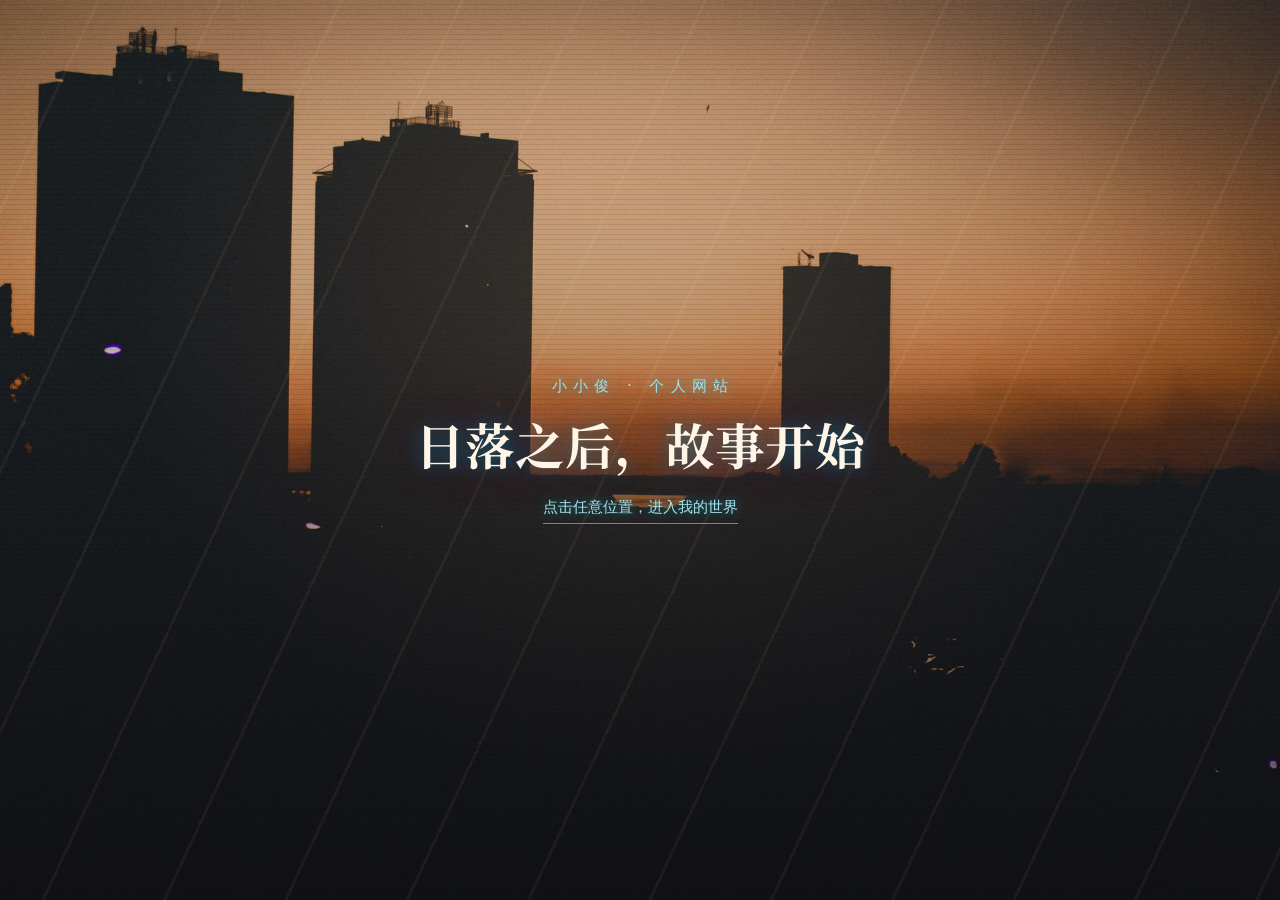
==== index.html @ 4190c097 "Test automatic deployment" ====
<!DOCTYPE html>
<html lang="zh-CN">
<head>
  <meta charset="UTF-8">
  <meta name="viewport" content="width=device-width, initial-scale=1.0">
  <title>小小俊 · 个人网站</title>
  <link rel="preconnect" href="https://fonts.googleapis.com">
  <link rel="preconnect" href="https://fonts.gstatic.com" crossorigin>
  <link href="https://fonts.googleapis.com/css2?family=Noto+Serif+SC:wght@500;600;700&display=swap" rel="stylesheet">
  <link rel="stylesheet" href="css/entry.css">
</head>
<body class="entry-page">
  <main class="entry-scene" id="entry-scene">
    <div class="entry-backdrop" aria-hidden="true"></div>
    <video class="entry-video" autoplay muted loop playsinline preload="metadata" poster="images/entry-city.jpg" aria-hidden="true">
      <source src="videos/entry-cyberpunk.mp4" type="video/mp4">
    </video>
    <div class="entry-overlay" aria-hidden="true"></div>
    <div class="entry-rays" aria-hidden="true"></div>
    <div class="entry-dust" aria-hidden="true"></div>

    <div class="entry-title-block">
      <p class="entry-kicker">小小俊 · 个人网站</p>
      <h1 class="entry-title">日落之后，故事开始</h1>
      <p class="entry-tip">点击任意位置，进入我的世界</p>
    </div>
  </main>

  <script src="js/entry.js"></script>
<!-- auto-deploy-check-20260925 -->
</body>
</html>
---- css/entry.css ----
* {
  box-sizing: border-box;
  margin: 0;
  padding: 0;
}

html,
body {
  width: 100%;
  height: 100%;
}

.entry-page {
  overflow: hidden;
  background: #0d1117;
  font-family: "PingFang SC", "Microsoft YaHei", "Noto Sans SC", system-ui, sans-serif;
}

.entry-scene {
  position: relative;
  width: 100vw;
  height: 100vh;
  overflow: hidden;
  cursor: pointer;
  background: #0d1117;
}

.entry-backdrop {
  position: absolute;
  inset: -4%;
  background-image: url("../images/entry-city.jpg");
  background-size: cover;
  background-position: center 62%;
  animation: kenburns 28s ease-in-out infinite alternate;
  pointer-events: none;
}

.entry-video {
  position: absolute;
  inset: 0;
  width: 100%;
  height: 100%;
  object-fit: cover;
  filter: saturate(1.14) contrast(1.06) brightness(0.92);
  pointer-events: none;
}

@keyframes kenburns {
  from {
    transform: scale(1) translate(0, 0);
  }
  to {
    transform: scale(1.09) translate(-1.2%, 1.6%);
  }
}

.entry-overlay {
  position: absolute;
  inset: 0;
  background:
    linear-gradient(180deg, rgba(18, 14, 20, 0.12) 0%, rgba(18, 14, 20, 0.22) 38%, rgba(12, 11, 15, 0.72) 100%),
    radial-gradient(ellipse at 50% 32%, rgba(255, 186, 120, 0.18), transparent 58%),
    repeating-linear-gradient(0deg, rgba(0, 0, 0, 0.1) 0 1px, transparent 1px 5px);
  pointer-events: none;
}

.entry-rays {
  position: absolute;
  inset: -30%;
  background: repeating-linear-gradient(
    115deg,
    rgba(255, 215, 150, 0.05) 0 3px,
    transparent 3px 110px
  );
  mix-blend-mode: screen;
  animation: raysMove 26s linear infinite;
  pointer-events: none;
}

@keyframes raysMove {
  from {
    transform: translateX(-8%) rotate(0deg);
  }
  to {
    transform: translateX(8%) rotate(1.5deg);
  }
}

.entry-dust {
  position: absolute;
  inset: 0;
  background-image:
    radial-gradient(1.5px 1.5px at 18% 32%, rgba(255, 226, 170, 0.7), transparent 55%),
    radial-gradient(1.5px 1.5px at 32% 62%, rgba(255, 226, 170, 0.5), transparent 55%),
    radial-gradient(1.5px 1.5px at 47% 24%, rgba(255, 226, 170, 0.6), transparent 55%),
    radial-gradient(1.5px 1.5px at 61% 48%, rgba(255, 226, 170, 0.45), transparent 55%),
    radial-gradient(1.5px 1.5px at 74% 28%, rgba(255, 226, 170, 0.7), transparent 55%),
    radial-gradient(1.5px 1.5px at 86% 57%, rgba(255, 226, 170, 0.5), transparent 55%);
  opacity: 0.5;
  animation: dustFloat 9s ease-in-out infinite alternate;
  pointer-events: none;
}

@keyframes dustFloat {
  from {
    transform: translateY(0);
    opacity: 0.35;
  }
  to {
    transform: translateY(-14px);
    opacity: 0.65;
  }
}

.entry-title-block {
  position: absolute;
  inset: 0;
  display: grid;
  place-content: center;
  justify-items: center;
  gap: 0.9rem;
  text-align: center;
  color: #fff3dd;
  text-shadow: 0 2px 30px rgba(25, 16, 24, 0.65);
  pointer-events: none;
}

.entry-kicker {
  font-size: 0.95rem;
  letter-spacing: 0.42em;
  color: rgba(150, 235, 255, 0.95);
  margin-left: 0.42em;
  text-shadow: 0 0 14px rgba(0, 220, 255, 0.55);
}

.entry-title {
  font-family: "Noto Serif SC", "Songti SC", "STSong", "SimSun", serif;
  font-size: 3.1rem;
  font-weight: 700;
  line-height: 1.3;
  color: #fff6e8;
  text-shadow:
    0 0 20px rgba(0, 220, 255, 0.4),
    0 0 56px rgba(255, 0, 180, 0.28),
    0 2px 30px rgba(10, 8, 16, 0.7);
}

.entry-tip {
  margin-top: 0.4rem;
  font-size: 0.95rem;
  color: rgba(180, 245, 255, 0.9);
  border-bottom: 1px solid rgba(120, 225, 255, 0.6);
  padding-bottom: 0.3rem;
  text-shadow: 0 0 12px rgba(0, 220, 255, 0.5);
  animation: tipGlow 2.6s ease-in-out infinite;
}

@keyframes tipGlow {
  0%, 100% { opacity: 0.6; }
  50% { opacity: 1; }
}

@media (max-width: 680px) {
  .entry-title {
    font-size: 2.1rem;
  }

  .entry-kicker {
    letter-spacing: 0.3em;
    margin-left: 0.3em;
  }
}

@media (prefers-reduced-motion: reduce) {
  .entry-backdrop,
  .entry-rays,
  .entry-dust,
  .entry-tip {
    animation: none;
  }
}
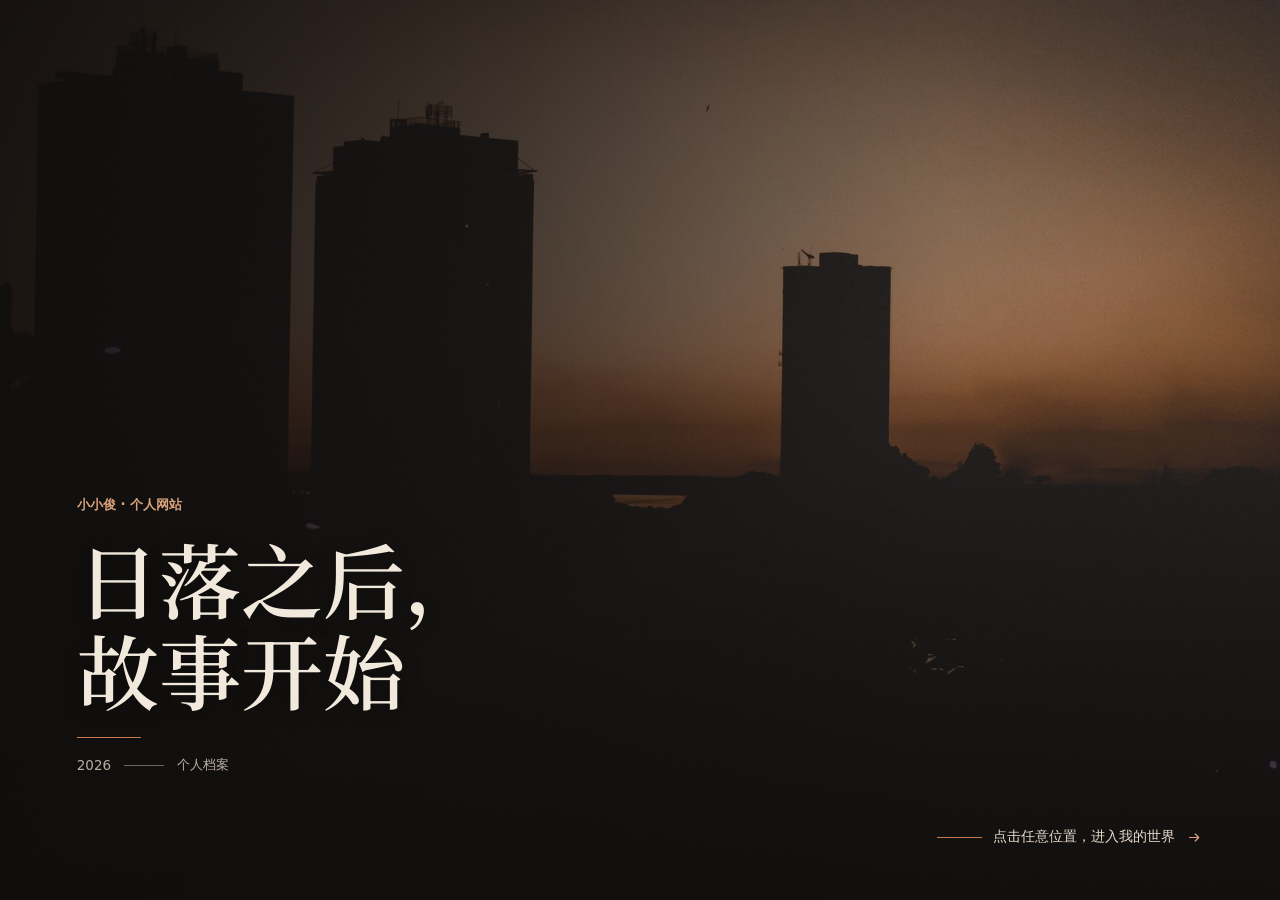
==== commit 8fee59b5: "Redesign entry cover as sunset archive" ====
--- a/index.html
+++ b/index.html
@@ -3,6 +3,8 @@
 <head>
   <meta charset="UTF-8">
   <meta name="viewport" content="width=device-width, initial-scale=1.0">
+  <meta name="theme-color" content="#17161a">
+  <meta name="color-scheme" content="dark">
   <title>小小俊 · 个人网站</title>
   <link rel="preconnect" href="https://fonts.googleapis.com">
   <link rel="preconnect" href="https://fonts.gstatic.com" crossorigin>
@@ -10,23 +12,28 @@
   <link rel="stylesheet" href="css/entry.css">
 </head>
 <body class="entry-page">
-  <main class="entry-scene" id="entry-scene">
-    <div class="entry-backdrop" aria-hidden="true"></div>
-    <video class="entry-video" autoplay muted loop playsinline preload="metadata" poster="images/entry-city.jpg" aria-hidden="true">
-      <source src="videos/entry-cyberpunk.mp4" type="video/mp4">
-    </video>
-    <div class="entry-overlay" aria-hidden="true"></div>
-    <div class="entry-rays" aria-hidden="true"></div>
-    <div class="entry-dust" aria-hidden="true"></div>
+  <a class="skip-link" href="home.html">跳过封面，进入网站</a>
+  <main class="entry-main" id="main">
+    <a class="entry-scene" id="entry-scene" href="home.html" aria-label="进入小小俊的个人网站">
+      <div class="entry-media" aria-hidden="true">
+        <img src="images/entry-dusk.jpg" alt="" width="1920" height="1280" fetchpriority="high" decoding="async">
+      </div>
+      <div class="entry-shade" aria-hidden="true"></div>
 
-    <div class="entry-title-block">
-      <p class="entry-kicker">小小俊 · 个人网站</p>
-      <h1 class="entry-title">日落之后，故事开始</h1>
-      <p class="entry-tip">点击任意位置，进入我的世界</p>
-    </div>
+      <div class="entry-content">
+        <p class="entry-kicker">小小俊 · 个人网站</p>
+        <h1 class="entry-title">日落之后，故事开始</h1>
+        <div class="entry-rule" aria-hidden="true"></div>
+        <p class="entry-meta"><span id="entry-year">2026</span><span class="entry-meta-line" aria-hidden="true"></span><span>个人档案</span></p>
+      </div>
+
+      <p class="entry-hint">
+        <span class="entry-hint-line" aria-hidden="true"></span>
+        <span>点击任意位置，进入我的世界</span>
+        <svg class="entry-hint-arrow" viewBox="0 0 24 24" aria-hidden="true"><path d="M5 12h13m-5-5 5 5-5 5"/></svg>
+      </p>
+    </a>
   </main>
-
   <script src="js/entry.js"></script>
-<!-- auto-deploy-check-20260925 -->
 </body>
 </html>
--- a/css/entry.css
+++ b/css/entry.css
@@ -10,172 +10,251 @@
   height: 100%;
 }
 
-.entry-page {
+html {
+  color-scheme: dark;
+}
+
+body.entry-page {
   overflow: hidden;
-  background: #0d1117;
-  font-family: "PingFang SC", "Microsoft YaHei", "Noto Sans SC", system-ui, sans-serif;
+  background: #17161a;
+  font-family: "PingFang SC", "Microsoft YaHei", "Noto Sans SC", system-ui, -apple-system, "Segoe UI", sans-serif;
+}
+
+.entry-main {
+  position: relative;
+  width: 100%;
+  height: 100%;
 }
 
 .entry-scene {
   position: relative;
-  width: 100vw;
-  height: 100vh;
+  display: block;
+  width: 100%;
+  height: 100%;
   overflow: hidden;
+  background: #17161a;
+  color: #f1e9dc;
+  text-decoration: none;
   cursor: pointer;
-  background: #0d1117;
-}
-
-.entry-backdrop {
-  position: absolute;
-  inset: -4%;
-  background-image: url("../images/entry-city.jpg");
-  background-size: cover;
-  background-position: center 62%;
-  animation: kenburns 28s ease-in-out infinite alternate;
-  pointer-events: none;
-}
-
-.entry-video {
+  touch-action: manipulation;
+  -webkit-tap-highlight-color: transparent;
+}
+
+.entry-media {
   position: absolute;
   inset: 0;
+  overflow: hidden;
+}
+
+.entry-media img {
+  display: block;
   width: 100%;
   height: 100%;
   object-fit: cover;
-  filter: saturate(1.14) contrast(1.06) brightness(0.92);
-  pointer-events: none;
-}
-
-@keyframes kenburns {
-  from {
-    transform: scale(1) translate(0, 0);
-  }
-  to {
-    transform: scale(1.09) translate(-1.2%, 1.6%);
-  }
-}
-
-.entry-overlay {
+  object-position: center 58%;
+  transform-origin: center;
+  animation: dusk-drift 1.8s cubic-bezier(0.22, 0.61, 0.36, 1) both;
+}
+
+.entry-shade {
   position: absolute;
   inset: 0;
   background:
-    linear-gradient(180deg, rgba(18, 14, 20, 0.12) 0%, rgba(18, 14, 20, 0.22) 38%, rgba(12, 11, 15, 0.72) 100%),
-    radial-gradient(ellipse at 50% 32%, rgba(255, 186, 120, 0.18), transparent 58%),
-    repeating-linear-gradient(0deg, rgba(0, 0, 0, 0.1) 0 1px, transparent 1px 5px);
+    linear-gradient(90deg, rgba(16, 13, 13, 0.78) 0%, rgba(16, 13, 13, 0.48) 42%, rgba(16, 13, 13, 0.12) 74%, rgba(16, 13, 13, 0.06) 100%),
+    linear-gradient(180deg, rgba(16, 13, 13, 0.16) 0%, rgba(16, 13, 13, 0.02) 38%, rgba(16, 13, 13, 0.68) 100%);
   pointer-events: none;
 }
 
-.entry-rays {
-  position: absolute;
-  inset: -30%;
-  background: repeating-linear-gradient(
-    115deg,
-    rgba(255, 215, 150, 0.05) 0 3px,
-    transparent 3px 110px
-  );
-  mix-blend-mode: screen;
-  animation: raysMove 26s linear infinite;
+.entry-content {
+  position: absolute;
+  left: clamp(1.5rem, 6vw, 6rem);
+  bottom: clamp(7rem, 14vh, 9rem);
+  max-width: min(44rem, 58vw);
+  padding-left: env(safe-area-inset-left);
+  animation: entry-reveal 1.1s ease-out both;
+}
+
+.entry-kicker {
+  margin-bottom: 1.1rem;
+  color: #d9a27a;
+  font-size: 0.84rem;
+  font-weight: 600;
+}
+
+.entry-title {
+  max-width: 15ch;
+  margin-bottom: 1.35rem;
+  color: #f1e9dc;
+  font-family: "Noto Serif SC", "Songti SC", "STSong", "SimSun", serif;
+  font-size: clamp(2.5rem, 6.4vw, 6rem);
+  font-weight: 600;
+  line-height: 1.12;
+  text-wrap: balance;
+  text-shadow: 0 2px 18px rgba(0, 0, 0, 0.42);
+}
+
+.entry-rule {
+  width: 4rem;
+  height: 1px;
+  margin-bottom: 1.15rem;
+  background: #c57a4e;
+}
+
+.entry-meta {
+  display: flex;
+  align-items: center;
+  gap: 0.8rem;
+  color: #b9aea3;
+  font-size: 0.84rem;
+  font-variant-numeric: tabular-nums;
+}
+
+.entry-meta-line {
+  display: block;
+  width: 2.5rem;
+  height: 1px;
+  background: rgba(185, 174, 163, 0.55);
+}
+
+.entry-hint {
+  position: absolute;
+  right: clamp(1.5rem, 6vw, 6rem);
+  bottom: clamp(2rem, 6vh, 4rem);
+  display: flex;
+  align-items: center;
+  gap: 0.7rem;
+  padding-right: env(safe-area-inset-right);
+  color: #e4d9ca;
+  font-size: 0.86rem;
   pointer-events: none;
-}
-
-@keyframes raysMove {
-  from {
-    transform: translateX(-8%) rotate(0deg);
-  }
-  to {
-    transform: translateX(8%) rotate(1.5deg);
-  }
-}
-
-.entry-dust {
-  position: absolute;
-  inset: 0;
-  background-image:
-    radial-gradient(1.5px 1.5px at 18% 32%, rgba(255, 226, 170, 0.7), transparent 55%),
-    radial-gradient(1.5px 1.5px at 32% 62%, rgba(255, 226, 170, 0.5), transparent 55%),
-    radial-gradient(1.5px 1.5px at 47% 24%, rgba(255, 226, 170, 0.6), transparent 55%),
-    radial-gradient(1.5px 1.5px at 61% 48%, rgba(255, 226, 170, 0.45), transparent 55%),
-    radial-gradient(1.5px 1.5px at 74% 28%, rgba(255, 226, 170, 0.7), transparent 55%),
-    radial-gradient(1.5px 1.5px at 86% 57%, rgba(255, 226, 170, 0.5), transparent 55%);
-  opacity: 0.5;
-  animation: dustFloat 9s ease-in-out infinite alternate;
-  pointer-events: none;
-}
-
-@keyframes dustFloat {
-  from {
-    transform: translateY(0);
-    opacity: 0.35;
-  }
-  to {
-    transform: translateY(-14px);
-    opacity: 0.65;
-  }
-}
-
-.entry-title-block {
-  position: absolute;
-  inset: 0;
-  display: grid;
-  place-content: center;
-  justify-items: center;
-  gap: 0.9rem;
-  text-align: center;
-  color: #fff3dd;
-  text-shadow: 0 2px 30px rgba(25, 16, 24, 0.65);
-  pointer-events: none;
-}
-
-.entry-kicker {
-  font-size: 0.95rem;
-  letter-spacing: 0.42em;
-  color: rgba(150, 235, 255, 0.95);
-  margin-left: 0.42em;
-  text-shadow: 0 0 14px rgba(0, 220, 255, 0.55);
-}
-
-.entry-title {
-  font-family: "Noto Serif SC", "Songti SC", "STSong", "SimSun", serif;
-  font-size: 3.1rem;
-  font-weight: 700;
-  line-height: 1.3;
-  color: #fff6e8;
-  text-shadow:
-    0 0 20px rgba(0, 220, 255, 0.4),
-    0 0 56px rgba(255, 0, 180, 0.28),
-    0 2px 30px rgba(10, 8, 16, 0.7);
-}
-
-.entry-tip {
-  margin-top: 0.4rem;
-  font-size: 0.95rem;
-  color: rgba(180, 245, 255, 0.9);
-  border-bottom: 1px solid rgba(120, 225, 255, 0.6);
-  padding-bottom: 0.3rem;
-  text-shadow: 0 0 12px rgba(0, 220, 255, 0.5);
-  animation: tipGlow 2.6s ease-in-out infinite;
-}
-
-@keyframes tipGlow {
-  0%, 100% { opacity: 0.6; }
-  50% { opacity: 1; }
-}
-
-@media (max-width: 680px) {
+  animation: entry-reveal 1.1s ease-out 0.45s both;
+}
+
+.entry-hint-line {
+  display: block;
+  width: 2.8rem;
+  height: 1px;
+  background: #c57a4e;
+}
+
+.entry-hint-arrow {
+  width: 17px;
+  height: 17px;
+  fill: none;
+  stroke: #d9a27a;
+  stroke-width: 1.7;
+  stroke-linecap: round;
+  stroke-linejoin: round;
+  transition: transform 180ms ease;
+}
+
+@media (hover: hover) and (pointer: fine) {
+  .entry-scene:hover .entry-hint {
+    color: #fff5e8;
+  }
+
+  .entry-scene:hover .entry-hint-arrow {
+    transform: translateX(4px);
+  }
+}
+
+.entry-scene:focus-visible .entry-hint-arrow {
+  transform: translateX(4px);
+}
+
+.entry-scene:focus-visible,
+.skip-link:focus-visible {
+  outline: 2px solid #f1e9dc;
+  outline-offset: -8px;
+}
+
+.skip-link {
+  position: absolute;
+  top: 0.75rem;
+  left: 0.75rem;
+  z-index: 10;
+  padding: 0.6rem 0.9rem;
+  border: 1px solid #c57a4e;
+  border-radius: 2px;
+  background: #17161a;
+  color: #f1e9dc;
+  font-size: 0.85rem;
+  text-decoration: none;
+  transform: translateY(-160%);
+  transition: transform 0.18s ease;
+}
+
+.skip-link:focus {
+  transform: translateY(0);
+}
+
+@keyframes dusk-drift {
+  from { transform: scale(1.045); }
+  to { transform: scale(1); }
+}
+
+@keyframes entry-reveal {
+  from { opacity: 0; transform: translateY(12px); }
+  to { opacity: 1; transform: translateY(0); }
+}
+
+@media (max-width: 720px) {
+  .entry-content {
+    left: max(1.25rem, env(safe-area-inset-left));
+    right: 1.25rem;
+    bottom: 7.5rem;
+    max-width: none;
+  }
+
   .entry-title {
-    font-size: 2.1rem;
-  }
-
-  .entry-kicker {
-    letter-spacing: 0.3em;
-    margin-left: 0.3em;
+    max-width: 12ch;
+    font-size: clamp(2.3rem, 10vw, 3.4rem);
+    line-height: 1.16;
+  }
+
+  .entry-hint {
+    left: max(1.25rem, env(safe-area-inset-left));
+    right: 1.25rem;
+    bottom: max(1.6rem, env(safe-area-inset-bottom));
+    justify-content: flex-start;
+    font-size: 0.8rem;
+  }
+
+  .entry-hint-line {
+    width: 2rem;
+  }
+}
+
+@media (max-height: 620px) {
+  .entry-content {
+    bottom: 5.5rem;
+  }
+
+  .entry-title {
+    font-size: clamp(2rem, 8vh, 3rem);
+  }
+
+  .entry-hint {
+    bottom: 1.2rem;
   }
 }
 
 @media (prefers-reduced-motion: reduce) {
-  .entry-backdrop,
-  .entry-rays,
-  .entry-dust,
-  .entry-tip {
+  .entry-media img,
+  .entry-content,
+  .entry-hint,
+  .skip-link {
     animation: none;
-  }
-}
+    transition: none;
+  }
+
+  .entry-content,
+  .entry-hint {
+    opacity: 1;
+    transform: none;
+  }
+
+  .entry-media img {
+    transform: none;
+  }
+}
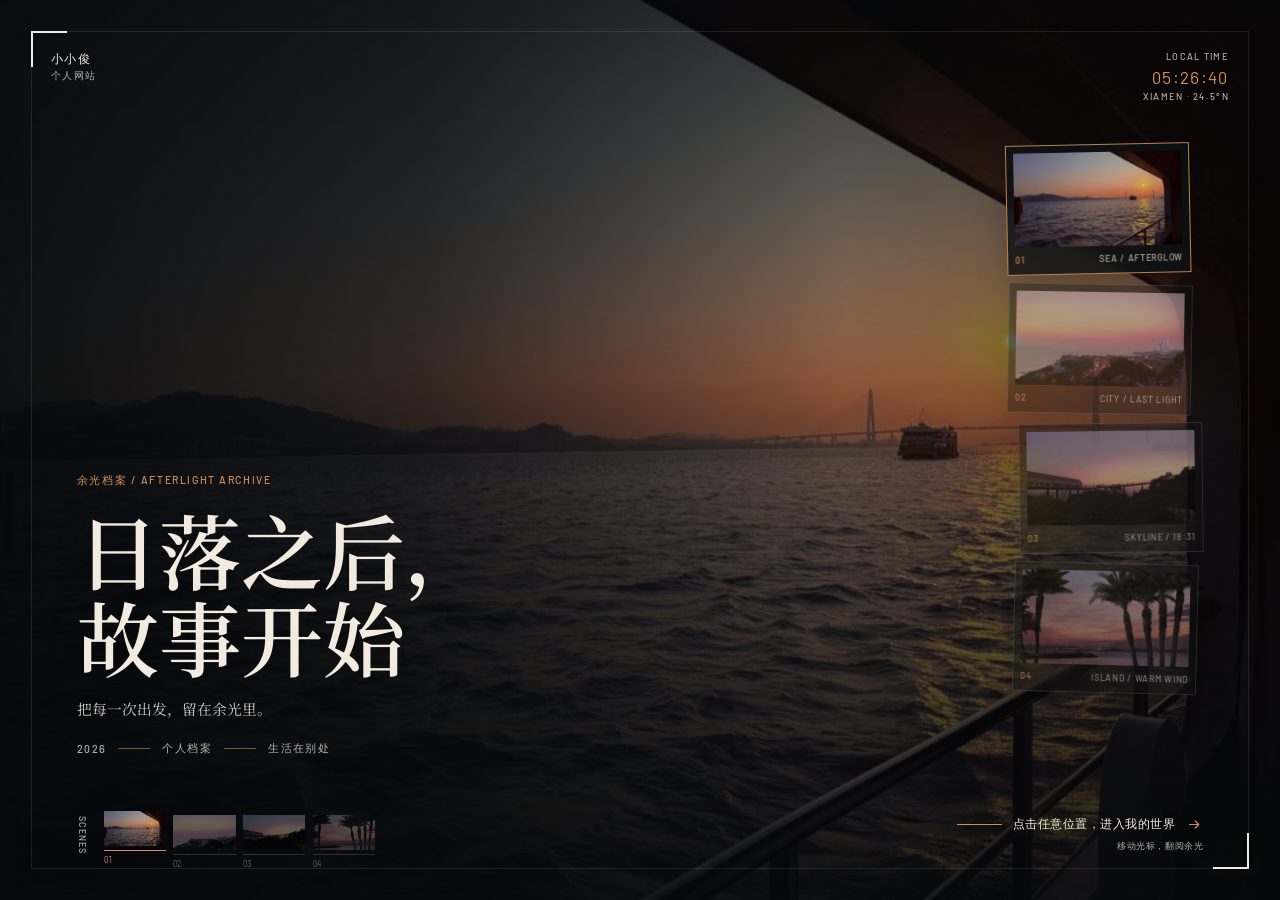
==== commit 88e5d10d: "Rebuild entry as interactive afterlight archive" ====
--- a/index.html
+++ b/index.html
@@ -3,35 +3,90 @@
 <head>
   <meta charset="UTF-8">
   <meta name="viewport" content="width=device-width, initial-scale=1.0">
-  <meta name="theme-color" content="#17161a">
+  <meta name="theme-color" content="#0c1113">
   <meta name="color-scheme" content="dark">
   <title>小小俊 · 个人网站</title>
   <link rel="preconnect" href="https://fonts.googleapis.com">
   <link rel="preconnect" href="https://fonts.gstatic.com" crossorigin>
-  <link href="https://fonts.googleapis.com/css2?family=Noto+Serif+SC:wght@500;600;700&display=swap" rel="stylesheet">
+  <link href="https://fonts.googleapis.com/css2?family=Barlow:wght@300;400;500;600&family=Noto+Serif+SC:wght@500;600;700&display=swap" rel="stylesheet">
   <link rel="stylesheet" href="css/entry.css">
 </head>
 <body class="entry-page">
   <a class="skip-link" href="home.html">跳过封面，进入网站</a>
   <main class="entry-main" id="main">
     <a class="entry-scene" id="entry-scene" href="home.html" aria-label="进入小小俊的个人网站">
-      <div class="entry-media" aria-hidden="true">
-        <img src="images/entry-dusk.jpg" alt="" width="1920" height="1280" fetchpriority="high" decoding="async">
+      <div class="entry-scenes" aria-hidden="true">
+        <img class="entry-scene-image is-active" src="images/snap-collection/6.jpg" alt="" width="1280" height="960" fetchpriority="high" decoding="async">
+        <img class="entry-scene-image" src="images/snap-collection/1.jpg" alt="" width="1600" height="1200" decoding="async">
+        <img class="entry-scene-image" src="images/snap-collection/2.jpg" alt="" width="1600" height="1200" decoding="async">
+        <img class="entry-scene-image" src="images/snap-collection/8.jpg" alt="" width="1600" height="1200" decoding="async">
       </div>
-      <div class="entry-shade" aria-hidden="true"></div>
+      <div class="entry-wash" aria-hidden="true"></div>
+      <div class="entry-intro" aria-hidden="true"></div>
+      <div class="entry-cropmarks" aria-hidden="true"></div>
 
-      <div class="entry-content">
-        <p class="entry-kicker">小小俊 · 个人网站</p>
-        <h1 class="entry-title">日落之后，故事开始</h1>
-        <div class="entry-rule" aria-hidden="true"></div>
-        <p class="entry-meta"><span id="entry-year">2026</span><span class="entry-meta-line" aria-hidden="true"></span><span>个人档案</span></p>
+      <div class="entry-topline" aria-hidden="true">
+        <p class="entry-wordmark"><span>小小俊</span><span>个人网站</span></p>
+        <div class="entry-live">
+          <span class="entry-live-label">LOCAL TIME</span>
+          <time id="entry-time" datetime="">--:--:--</time>
+          <span class="entry-coordinate">XIAMEN · 24.5°N</span>
+        </div>
       </div>
 
-      <p class="entry-hint">
-        <span class="entry-hint-line" aria-hidden="true"></span>
-        <span>点击任意位置，进入我的世界</span>
-        <svg class="entry-hint-arrow" viewBox="0 0 24 24" aria-hidden="true"><path d="M5 12h13m-5-5 5 5-5 5"/></svg>
-      </p>
+      <div class="entry-archive" aria-hidden="true">
+        <figure class="entry-archive-card is-active" data-index="0">
+          <div class="entry-archive-photo"><img src="images/snap-collection/6.jpg" alt="" width="1280" height="960" loading="lazy"></div>
+          <figcaption><span>01</span><span>SEA / AFTERGLOW</span></figcaption>
+        </figure>
+        <figure class="entry-archive-card" data-index="1">
+          <div class="entry-archive-photo"><img src="images/snap-collection/1.jpg" alt="" width="1600" height="1200" loading="lazy"></div>
+          <figcaption><span>02</span><span>CITY / LAST LIGHT</span></figcaption>
+        </figure>
+        <figure class="entry-archive-card" data-index="2">
+          <div class="entry-archive-photo"><img src="images/snap-collection/2.jpg" alt="" width="1600" height="1200" loading="lazy"></div>
+          <figcaption><span>03</span><span>SKYLINE / 18:31</span></figcaption>
+        </figure>
+        <figure class="entry-archive-card" data-index="3">
+          <div class="entry-archive-photo"><img src="images/snap-collection/8.jpg" alt="" width="1600" height="1200" loading="lazy"></div>
+          <figcaption><span>04</span><span>ISLAND / WARM WIND</span></figcaption>
+        </figure>
+      </div>
+
+      <div class="entry-copy">
+        <p class="entry-kicker">余光档案 / AFTERLIGHT ARCHIVE</p>
+        <h1 class="entry-title">
+          <span>日落之后，</span>
+          <span>故事开始</span>
+        </h1>
+        <p class="entry-slogan">把每一次出发，留在余光里。</p>
+        <p class="entry-meta">
+          <span id="entry-year">2026</span>
+          <span class="entry-meta-line" aria-hidden="true"></span>
+          <span>个人档案</span>
+          <span class="entry-meta-line" aria-hidden="true"></span>
+          <span>生活在别处</span>
+        </p>
+      </div>
+
+      <div class="entry-filmstrip" aria-hidden="true">
+        <span class="entry-film-label">SCENES</span>
+        <div class="entry-film-list">
+          <div class="entry-film-item is-active" data-index="0"><img src="images/snap-collection/6.jpg" alt="" width="1280" height="960"><span>01</span></div>
+          <div class="entry-film-item" data-index="1"><img src="images/snap-collection/1.jpg" alt="" width="1600" height="1200"><span>02</span></div>
+          <div class="entry-film-item" data-index="2"><img src="images/snap-collection/2.jpg" alt="" width="1600" height="1200"><span>03</span></div>
+          <div class="entry-film-item" data-index="3"><img src="images/snap-collection/8.jpg" alt="" width="1600" height="1200"><span>04</span></div>
+        </div>
+      </div>
+
+      <div class="entry-hint-wrap" aria-hidden="true">
+        <p class="entry-hint">
+          <span class="entry-hint-line"></span>
+          <span>点击任意位置，进入我的世界</span>
+          <svg class="entry-hint-arrow" viewBox="0 0 24 24"><path d="M5 12h13m-5-5 5 5-5 5"/></svg>
+        </p>
+        <p class="entry-hint-sub">移动光标，翻阅余光</p>
+      </div>
     </a>
   </main>
   <script src="js/entry.js"></script>
--- a/css/entry.css
+++ b/css/entry.css
@@ -4,6 +4,16 @@
   padding: 0;
 }
 
+:root {
+  --entry-ink: #0c1113;
+  --entry-ink-soft: #151c1f;
+  --entry-paper: #f3ebdf;
+  --entry-paper-dim: #b8b0a5;
+  --entry-amber: #d38e55;
+  --entry-sea: #6f898b;
+  --entry-line: rgba(243, 235, 223, 0.22);
+}
+
 html,
 body {
   width: 100%;
@@ -16,8 +26,8 @@
 
 body.entry-page {
   overflow: hidden;
-  background: #17161a;
-  font-family: "PingFang SC", "Microsoft YaHei", "Noto Sans SC", system-ui, -apple-system, "Segoe UI", sans-serif;
+  background: var(--entry-ink);
+  font-family: "Barlow", "PingFang SC", "Microsoft YaHei", system-ui, sans-serif;
 }
 
 .entry-main {
@@ -27,158 +37,470 @@
 }
 
 .entry-scene {
+  --pointer-x: 0.5;
+  --pointer-y: 0.5;
   position: relative;
   display: block;
   width: 100%;
   height: 100%;
   overflow: hidden;
-  background: #17161a;
-  color: #f1e9dc;
+  background: var(--entry-ink);
+  color: var(--entry-paper);
   text-decoration: none;
   cursor: pointer;
   touch-action: manipulation;
   -webkit-tap-highlight-color: transparent;
 }
 
-.entry-media {
+.entry-scenes,
+.entry-wash,
+.entry-intro,
+.entry-cropmarks {
   position: absolute;
   inset: 0;
+}
+
+.entry-scenes {
   overflow: hidden;
 }
 
-.entry-media img {
+.entry-scene-image {
+  position: absolute;
+  inset: -1.4%;
+  display: block;
+  width: 102.8%;
+  height: 102.8%;
+  object-fit: cover;
+  object-position: center 54%;
+  opacity: 0;
+  filter: saturate(0.82) contrast(1.02) brightness(0.76);
+  transform: scale(1.055) translate3d(
+    calc((var(--pointer-x) - 0.5) * -12px),
+    calc((var(--pointer-y) - 0.5) * -8px),
+    0
+  );
+  transition: opacity 850ms ease, filter 650ms ease, transform 900ms cubic-bezier(0.22, 0.61, 0.36, 1);
+  will-change: opacity, transform;
+}
+
+.entry-scene-image.is-active {
+  opacity: 1;
+}
+
+.entry-wash {
+  background:
+    linear-gradient(90deg, rgba(5, 9, 11, 0.9) 0%, rgba(5, 9, 11, 0.68) 33%, rgba(5, 9, 11, 0.2) 66%, rgba(5, 9, 11, 0.3) 100%),
+    linear-gradient(180deg, rgba(5, 9, 11, 0.56) 0%, rgba(5, 9, 11, 0.04) 42%, rgba(5, 9, 11, 0.76) 100%),
+    radial-gradient(circle at 72% 40%, rgba(207, 145, 86, 0.1), transparent 35%);
+  pointer-events: none;
+}
+
+.entry-intro {
+  z-index: 8;
+  background: var(--entry-ink);
+  transform-origin: left center;
+  animation: entry-curtain 1.35s cubic-bezier(0.76, 0, 0.24, 1) 0.08s both;
+  pointer-events: none;
+}
+
+.entry-cropmarks {
+  inset: clamp(1rem, 2.4vw, 2rem);
+  border: 1px solid rgba(243, 235, 223, 0.1);
+  pointer-events: none;
+}
+
+.entry-cropmarks::before,
+.entry-cropmarks::after {
+  content: "";
+  position: absolute;
+  width: 34px;
+  height: 34px;
+  border-color: rgba(211, 142, 85, 0.72);
+}
+
+.entry-cropmarks::before {
+  top: -1px;
+  left: -1px;
+  border-top: 2px solid;
+  border-left: 2px solid;
+}
+
+.entry-cropmarks::after {
+  right: -1px;
+  bottom: -1px;
+  border-right: 2px solid;
+  border-bottom: 2px solid;
+}
+
+.entry-topline {
+  position: absolute;
+  top: clamp(1.7rem, 4vw, 3.25rem);
+  right: clamp(1.7rem, 4vw, 3.25rem);
+  left: clamp(1.7rem, 4vw, 3.25rem);
+  z-index: 3;
+  display: flex;
+  align-items: flex-start;
+  justify-content: space-between;
+  padding-top: env(safe-area-inset-top);
+  animation: entry-rail-in 1s ease-out 0.75s both;
+}
+
+.entry-wordmark,
+.entry-live {
+  font-size: 0.72rem;
+  font-weight: 500;
+  line-height: 1.3;
+  letter-spacing: 0.11em;
+}
+
+.entry-wordmark {
+  display: grid;
+  gap: 0.16rem;
+  color: var(--entry-paper);
+}
+
+.entry-wordmark span:last-child {
+  color: var(--entry-paper-dim);
+  font-size: 0.62rem;
+}
+
+.entry-live {
+  display: grid;
+  justify-items: end;
+  min-width: 11.5rem;
+  color: var(--entry-paper);
+  font-variant-numeric: tabular-nums;
+}
+
+.entry-live-label,
+.entry-coordinate {
+  color: var(--entry-paper-dim);
+  font-size: 0.58rem;
+}
+
+#entry-time {
+  margin: 0.18rem 0;
+  color: var(--entry-amber);
+  font-size: 1.08rem;
+  font-weight: 400;
+  letter-spacing: 0.08em;
+}
+
+.entry-archive {
+  position: absolute;
+  top: 16%;
+  right: clamp(2.4rem, 6vw, 6.5rem);
+  z-index: 3;
+  display: grid;
+  width: clamp(11.5rem, 14vw, 13.5rem);
+  gap: 0.6rem;
+  transform: translate3d(
+    calc((var(--pointer-x) - 0.5) * -20px),
+    calc((var(--pointer-y) - 0.5) * -13px),
+    0
+  );
+  animation: entry-archive-in 1.15s cubic-bezier(0.22, 0.61, 0.36, 1) 0.62s both;
+}
+
+.entry-archive-card {
+  position: relative;
+  width: 100%;
+  padding: 0.44rem 0.44rem 0.55rem;
+  border: 1px solid rgba(243, 235, 223, 0.19);
+  background: rgba(10, 14, 16, 0.58);
+  box-shadow: 0 14px 35px rgba(0, 0, 0, 0.22);
+  opacity: 0.62;
+  backdrop-filter: blur(8px);
+  transition: opacity 420ms ease, border-color 420ms ease, transform 420ms ease, background 420ms ease;
+}
+
+.entry-archive-card:nth-child(1) {
+  transform: rotate(-1.6deg);
+}
+
+.entry-archive-card:nth-child(2) {
+  transform: translateX(-0.7rem) rotate(1deg);
+}
+
+.entry-archive-card:nth-child(3) {
+  transform: rotate(-0.7deg);
+}
+
+.entry-archive-card:nth-child(4) {
+  transform: translateX(-0.35rem) rotate(1.4deg);
+}
+
+.entry-archive-card.is-active {
+  border-color: rgba(211, 142, 85, 0.88);
+  background: rgba(12, 17, 19, 0.82);
+  opacity: 1;
+}
+
+.entry-archive-card:nth-child(1).is-active {
+  transform: translateX(-0.8rem) rotate(-1.2deg);
+}
+
+.entry-archive-card:nth-child(2).is-active {
+  transform: translateX(-1.45rem) rotate(0.7deg);
+}
+
+.entry-archive-card:nth-child(3).is-active {
+  transform: translateX(-0.8rem) rotate(-0.4deg);
+}
+
+.entry-archive-card:nth-child(4).is-active {
+  transform: translateX(-1.15rem) rotate(1deg);
+}
+
+.entry-archive-photo {
+  overflow: hidden;
+  aspect-ratio: 16 / 9;
+  background: var(--entry-ink-soft);
+}
+
+.entry-archive-photo img {
   display: block;
   width: 100%;
   height: 100%;
   object-fit: cover;
-  object-position: center 58%;
-  transform-origin: center;
-  animation: dusk-drift 1.8s cubic-bezier(0.22, 0.61, 0.36, 1) both;
-}
-
-.entry-shade {
-  position: absolute;
-  inset: 0;
-  background:
-    linear-gradient(90deg, rgba(16, 13, 13, 0.78) 0%, rgba(16, 13, 13, 0.48) 42%, rgba(16, 13, 13, 0.12) 74%, rgba(16, 13, 13, 0.06) 100%),
-    linear-gradient(180deg, rgba(16, 13, 13, 0.16) 0%, rgba(16, 13, 13, 0.02) 38%, rgba(16, 13, 13, 0.68) 100%);
-  pointer-events: none;
-}
-
-.entry-content {
-  position: absolute;
-  left: clamp(1.5rem, 6vw, 6rem);
-  bottom: clamp(7rem, 14vh, 9rem);
-  max-width: min(44rem, 58vw);
+  filter: saturate(0.82) brightness(0.82);
+}
+
+.entry-archive-card figcaption {
+  display: flex;
+  align-items: center;
+  justify-content: space-between;
+  gap: 0.5rem;
+  padding-top: 0.42rem;
+  color: var(--entry-paper-dim);
+  font-size: 0.55rem;
+  font-weight: 500;
+  letter-spacing: 0.08em;
+  white-space: nowrap;
+}
+
+.entry-archive-card figcaption span:first-child {
+  color: var(--entry-amber);
+}
+
+.entry-copy {
+  position: absolute;
+  left: clamp(2rem, 6vw, 6.5rem);
+  bottom: clamp(9rem, 16vh, 11rem);
+  z-index: 4;
+  width: min(42rem, 55vw);
   padding-left: env(safe-area-inset-left);
-  animation: entry-reveal 1.1s ease-out both;
+  transform: translate3d(
+    calc((var(--pointer-x) - 0.5) * -8px),
+    calc((var(--pointer-y) - 0.5) * -5px),
+    0
+  );
+  animation: entry-copy-in 1.1s ease-out 0.55s both;
 }
 
 .entry-kicker {
-  margin-bottom: 1.1rem;
-  color: #d9a27a;
-  font-size: 0.84rem;
+  margin-bottom: 1.05rem;
+  color: var(--entry-amber);
+  font-size: 0.66rem;
+  font-weight: 500;
+  letter-spacing: 0.15em;
+}
+
+.entry-title {
+  color: var(--entry-paper);
+  font-family: "Noto Serif SC", "Songti SC", "STSong", "SimSun", serif;
+  font-size: clamp(3.1rem, 6.4vw, 6.6rem);
   font-weight: 600;
-}
-
-.entry-title {
-  max-width: 15ch;
-  margin-bottom: 1.35rem;
-  color: #f1e9dc;
+  line-height: 1.07;
+  text-wrap: balance;
+  text-shadow: 0 4px 30px rgba(0, 0, 0, 0.5);
+}
+
+.entry-title span {
+  display: block;
+}
+
+.entry-slogan {
+  margin-top: 1.15rem;
+  color: rgba(243, 235, 223, 0.86);
   font-family: "Noto Serif SC", "Songti SC", "STSong", "SimSun", serif;
-  font-size: clamp(2.5rem, 6.4vw, 6rem);
-  font-weight: 600;
-  line-height: 1.12;
-  text-wrap: balance;
-  text-shadow: 0 2px 18px rgba(0, 0, 0, 0.42);
-}
-
-.entry-rule {
-  width: 4rem;
-  height: 1px;
-  margin-bottom: 1.15rem;
-  background: #c57a4e;
+  font-size: clamp(0.88rem, 1.15vw, 1.08rem);
 }
 
 .entry-meta {
   display: flex;
   align-items: center;
-  gap: 0.8rem;
-  color: #b9aea3;
-  font-size: 0.84rem;
+  gap: 0.75rem;
+  margin-top: 1.35rem;
+  color: var(--entry-paper-dim);
+  font-size: 0.68rem;
+  font-weight: 500;
+  letter-spacing: 0.13em;
   font-variant-numeric: tabular-nums;
 }
 
 .entry-meta-line {
-  display: block;
-  width: 2.5rem;
+  width: 2rem;
   height: 1px;
-  background: rgba(185, 174, 163, 0.55);
-}
-
-.entry-hint {
-  position: absolute;
-  right: clamp(1.5rem, 6vw, 6rem);
-  bottom: clamp(2rem, 6vh, 4rem);
+  background: rgba(211, 142, 85, 0.58);
+}
+
+.entry-filmstrip {
+  position: absolute;
+  bottom: clamp(2rem, 5vh, 3rem);
+  left: clamp(2rem, 6vw, 6.5rem);
+  z-index: 4;
   display: flex;
   align-items: center;
+  gap: 1rem;
+  padding-left: env(safe-area-inset-left);
+  animation: entry-rail-in 1s ease-out 0.88s both;
+}
+
+.entry-film-label {
+  color: var(--entry-paper-dim);
+  font-size: 0.56rem;
+  font-weight: 500;
+  letter-spacing: 0.14em;
+  writing-mode: vertical-rl;
+}
+
+.entry-film-list {
+  display: flex;
+  align-items: flex-end;
+  gap: 0.45rem;
+}
+
+.entry-film-item {
+  position: relative;
+  width: 3.9rem;
+  height: 2.5rem;
+  padding-bottom: 0.28rem;
+  border-bottom: 1px solid rgba(243, 235, 223, 0.32);
+  opacity: 0.5;
+  transition: opacity 380ms ease, border-color 380ms ease, transform 380ms ease;
+}
+
+.entry-film-item img {
+  display: block;
+  width: 100%;
+  height: 100%;
+  object-fit: cover;
+  filter: saturate(0.74) brightness(0.78);
+}
+
+.entry-film-item span {
+  position: absolute;
+  top: calc(100% + 0.32rem);
+  left: 0;
+  color: var(--entry-paper-dim);
+  font-size: 0.52rem;
+  font-variant-numeric: tabular-nums;
+}
+
+.entry-film-item.is-active {
+  border-color: var(--entry-amber);
+  opacity: 1;
+  transform: translateY(-4px);
+}
+
+.entry-film-item.is-active span {
+  color: var(--entry-amber);
+}
+
+.entry-hint-wrap {
+  position: absolute;
+  right: clamp(2rem, 6vw, 6.5rem);
+  bottom: clamp(2.1rem, 5.2vh, 3.2rem);
+  z-index: 4;
+  padding-right: env(safe-area-inset-right);
+  text-align: right;
+  animation: entry-rail-in 1s ease-out 1s both;
+}
+
+.entry-hint {
+  display: flex;
+  align-items: center;
+  justify-content: flex-end;
   gap: 0.7rem;
-  padding-right: env(safe-area-inset-right);
-  color: #e4d9ca;
-  font-size: 0.86rem;
-  pointer-events: none;
-  animation: entry-reveal 1.1s ease-out 0.45s both;
+  color: var(--entry-paper);
+  font-size: 0.72rem;
+  font-weight: 400;
+  letter-spacing: 0.04em;
 }
 
 .entry-hint-line {
   display: block;
   width: 2.8rem;
   height: 1px;
-  background: #c57a4e;
+  background: var(--entry-amber);
 }
 
 .entry-hint-arrow {
   width: 17px;
   height: 17px;
   fill: none;
-  stroke: #d9a27a;
+  stroke: var(--entry-amber);
   stroke-width: 1.7;
   stroke-linecap: round;
   stroke-linejoin: round;
   transition: transform 180ms ease;
 }
 
+.entry-hint-sub {
+  margin-top: 0.48rem;
+  color: var(--entry-paper-dim);
+  font-size: 0.58rem;
+  letter-spacing: 0.06em;
+}
+
 @media (hover: hover) and (pointer: fine) {
+  .entry-scene:hover .entry-hint-arrow,
+  .entry-scene:focus-visible .entry-hint-arrow {
+    transform: translateX(4px);
+  }
+
   .entry-scene:hover .entry-hint {
-    color: #fff5e8;
-  }
-
-  .entry-scene:hover .entry-hint-arrow {
-    transform: translateX(4px);
-  }
-}
-
-.entry-scene:focus-visible .entry-hint-arrow {
-  transform: translateX(4px);
+    color: #fff8ee;
+  }
 }
 
 .entry-scene:focus-visible,
 .skip-link:focus-visible {
-  outline: 2px solid #f1e9dc;
+  outline: 2px solid var(--entry-paper);
   outline-offset: -8px;
+}
+
+.entry-scene.is-leaving .entry-scene-image {
+  filter: saturate(0.7) contrast(0.95) brightness(0.48);
+  transform: scale(1.09);
+}
+
+.entry-scene.is-leaving .entry-copy,
+.entry-scene.is-leaving .entry-archive,
+.entry-scene.is-leaving .entry-filmstrip,
+.entry-scene.is-leaving .entry-hint-wrap,
+.entry-scene.is-leaving .entry-topline {
+  animation: none;
+  opacity: 0;
+  transition: opacity 320ms ease, transform 320ms ease;
+}
+
+.entry-scene.is-leaving .entry-copy {
+  transform: translateY(-10px);
 }
 
 .skip-link {
   position: absolute;
   top: 0.75rem;
   left: 0.75rem;
-  z-index: 10;
+  z-index: 20;
   padding: 0.6rem 0.9rem;
-  border: 1px solid #c57a4e;
+  border: 1px solid var(--entry-amber);
   border-radius: 2px;
-  background: #17161a;
-  color: #f1e9dc;
-  font-size: 0.85rem;
+  background: var(--entry-ink);
+  color: var(--entry-paper);
+  font-size: 0.78rem;
   text-decoration: none;
   transform: translateY(-160%);
   transition: transform 0.18s ease;
@@ -188,73 +510,232 @@
   transform: translateY(0);
 }
 
-@keyframes dusk-drift {
-  from { transform: scale(1.045); }
-  to { transform: scale(1); }
-}
-
-@keyframes entry-reveal {
-  from { opacity: 0; transform: translateY(12px); }
+@keyframes entry-curtain {
+  0% { transform: scaleX(1); }
+  100% { transform: scaleX(0); }
+}
+
+@keyframes entry-copy-in {
+  from { opacity: 0; translate: 0 16px; }
+  to { opacity: 1; translate: 0 0; }
+}
+
+@keyframes entry-archive-in {
+  from { opacity: 0; translate: 24px 0; }
+  to { opacity: 1; translate: 0 0; }
+}
+
+@keyframes entry-rail-in {
+  from { opacity: 0; transform: translateY(8px); }
   to { opacity: 1; transform: translateY(0); }
 }
 
+@media (max-width: 960px) {
+  .entry-archive {
+    top: 14%;
+    right: 1.5rem;
+    width: 10rem;
+    gap: 0.45rem;
+  }
+
+  .entry-archive-card {
+    padding: 0.3rem 0.3rem 0.4rem;
+  }
+
+  .entry-archive-card figcaption {
+    font-size: 0.48rem;
+  }
+
+  .entry-copy {
+    width: min(34rem, 68vw);
+  }
+}
+
 @media (max-width: 720px) {
-  .entry-content {
+  .entry-scene-image {
+    object-position: 58% center;
+  }
+
+  .entry-wash {
+    background:
+      linear-gradient(180deg, rgba(5, 9, 11, 0.46) 0%, rgba(5, 9, 11, 0.04) 29%, rgba(5, 9, 11, 0.84) 100%),
+      linear-gradient(90deg, rgba(5, 9, 11, 0.42), rgba(5, 9, 11, 0.04) 74%);
+  }
+
+  .entry-cropmarks {
+    inset: 0.85rem;
+  }
+
+  .entry-cropmarks::before,
+  .entry-cropmarks::after {
+    width: 22px;
+    height: 22px;
+  }
+
+  .entry-topline {
+    top: 1.25rem;
+    right: 1.25rem;
+    left: 1.25rem;
+  }
+
+  .entry-wordmark {
+    font-size: 0.64rem;
+  }
+
+  .entry-live {
+    min-width: auto;
+  }
+
+  .entry-live-label,
+  .entry-coordinate {
+    display: none;
+  }
+
+  #entry-time {
+    margin: 0;
+    font-size: 0.78rem;
+  }
+
+  .entry-archive {
+    top: 5.5rem;
+    right: -0.8rem;
+    width: 7.2rem;
+    gap: 0.35rem;
+    opacity: 0.56;
+  }
+
+  .entry-archive-card:nth-child(3),
+  .entry-archive-card:nth-child(4) {
+    display: none;
+  }
+
+  .entry-archive-card figcaption span:last-child {
+    display: none;
+  }
+
+  .entry-copy {
+    right: 1.25rem;
+    bottom: 8rem;
     left: max(1.25rem, env(safe-area-inset-left));
-    right: 1.25rem;
-    bottom: 7.5rem;
+    width: auto;
     max-width: none;
   }
 
+  .entry-kicker {
+    margin-bottom: 0.8rem;
+    font-size: 0.56rem;
+  }
+
   .entry-title {
-    max-width: 12ch;
-    font-size: clamp(2.3rem, 10vw, 3.4rem);
-    line-height: 1.16;
+    font-size: clamp(2.8rem, 13vw, 4rem);
+    line-height: 1.1;
+  }
+
+  .entry-slogan {
+    margin-top: 0.85rem;
+    font-size: 0.8rem;
+  }
+
+  .entry-meta {
+    gap: 0.45rem;
+    margin-top: 1rem;
+    font-size: 0.57rem;
+  }
+
+  .entry-meta-line {
+    width: 1.1rem;
+  }
+
+  .entry-filmstrip {
+    bottom: 1.45rem;
+    left: max(1.25rem, env(safe-area-inset-left));
+    gap: 0.55rem;
+  }
+
+  .entry-film-label {
+    display: none;
+  }
+
+  .entry-film-list {
+    gap: 0.3rem;
+  }
+
+  .entry-film-item {
+    width: 1.9rem;
+    height: 1.25rem;
+  }
+
+  .entry-film-item span {
+    display: none;
+  }
+
+  .entry-hint-wrap {
+    right: max(1.25rem, env(safe-area-inset-right));
+    bottom: 1.35rem;
   }
 
   .entry-hint {
-    left: max(1.25rem, env(safe-area-inset-left));
-    right: 1.25rem;
-    bottom: max(1.6rem, env(safe-area-inset-bottom));
-    justify-content: flex-start;
-    font-size: 0.8rem;
+    font-size: 0.62rem;
   }
 
   .entry-hint-line {
-    width: 2rem;
-  }
-}
-
-@media (max-height: 620px) {
-  .entry-content {
-    bottom: 5.5rem;
+    width: 1.35rem;
+  }
+
+  .entry-hint-sub {
+    display: none;
+  }
+}
+
+@media (max-height: 650px) {
+  .entry-copy {
+    bottom: 6.8rem;
   }
 
   .entry-title {
-    font-size: clamp(2rem, 8vh, 3rem);
-  }
-
-  .entry-hint {
-    bottom: 1.2rem;
+    font-size: clamp(2.5rem, 9vh, 4rem);
+  }
+
+  .entry-slogan,
+  .entry-meta {
+    display: none;
+  }
+
+  .entry-hint-sub {
+    display: none;
   }
 }
 
 @media (prefers-reduced-motion: reduce) {
-  .entry-media img,
-  .entry-content,
-  .entry-hint,
+  .entry-scene-image,
+  .entry-archive-card,
+  .entry-film-item,
+  .entry-intro,
+  .entry-topline,
+  .entry-archive,
+  .entry-copy,
+  .entry-filmstrip,
+  .entry-hint-wrap,
+  .entry-hint-arrow,
   .skip-link {
     animation: none;
     transition: none;
   }
 
-  .entry-content,
-  .entry-hint {
+  .entry-intro {
+    display: none;
+  }
+
+  .entry-scene-image {
+    transform: none;
+  }
+
+  .entry-topline,
+  .entry-archive,
+  .entry-copy,
+  .entry-filmstrip,
+  .entry-hint-wrap {
     opacity: 1;
     transform: none;
   }
-
-  .entry-media img {
-    transform: none;
-  }
-}
+}
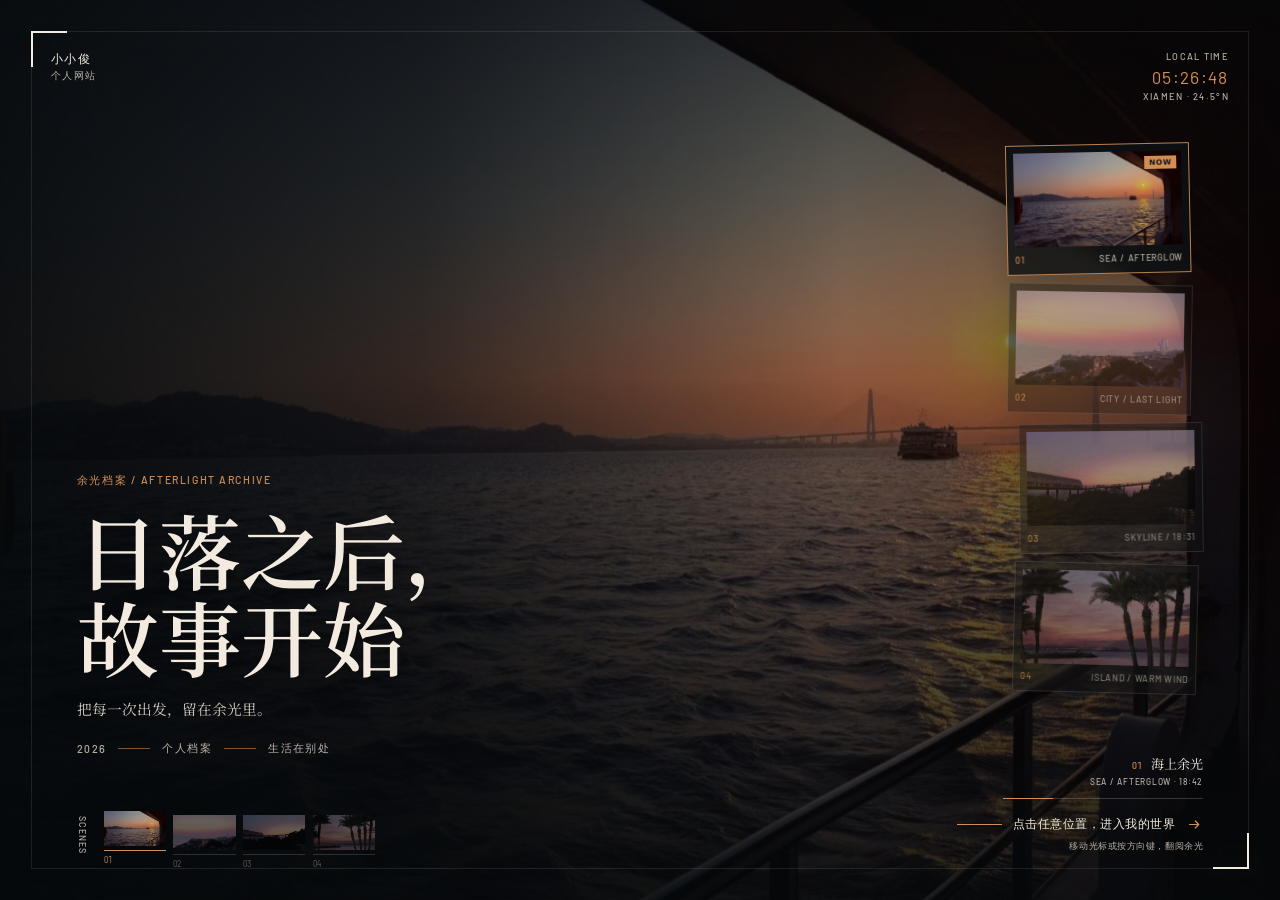
==== commit 20f58304: "Polish entry scene navigation and readout" ====
--- a/index.html
+++ b/index.html
@@ -14,7 +14,7 @@
 <body class="entry-page">
   <a class="skip-link" href="home.html">跳过封面，进入网站</a>
   <main class="entry-main" id="main">
-    <a class="entry-scene" id="entry-scene" href="home.html" aria-label="进入小小俊的个人网站">
+    <a class="entry-scene" id="entry-scene" href="home.html" aria-label="进入小小俊的个人网站。左右方向键可翻阅余光。">
       <div class="entry-scenes" aria-hidden="true">
         <img class="entry-scene-image is-active" src="images/snap-collection/6.jpg" alt="" width="1280" height="960" fetchpriority="high" decoding="async">
         <img class="entry-scene-image" src="images/snap-collection/1.jpg" alt="" width="1600" height="1200" decoding="async">
@@ -79,13 +79,22 @@
         </div>
       </div>
 
+      <div class="entry-scene-readout" aria-hidden="true">
+        <div class="entry-scene-readout-head">
+          <span id="entry-scene-number">01</span>
+          <span id="entry-scene-name">海上余光</span>
+        </div>
+        <p id="entry-scene-detail">SEA / AFTERGLOW · 18:42</p>
+        <span class="entry-scene-progress"><span id="entry-scene-progress"></span></span>
+      </div>
+
       <div class="entry-hint-wrap" aria-hidden="true">
         <p class="entry-hint">
           <span class="entry-hint-line"></span>
           <span>点击任意位置，进入我的世界</span>
           <svg class="entry-hint-arrow" viewBox="0 0 24 24"><path d="M5 12h13m-5-5 5 5-5 5"/></svg>
         </p>
-        <p class="entry-hint-sub">移动光标，翻阅余光</p>
+        <p class="entry-hint-sub">移动光标或按方向键，翻阅余光</p>
       </div>
     </a>
   </main>
--- a/css/entry.css
+++ b/css/entry.css
@@ -236,6 +236,19 @@
   opacity: 1;
 }
 
+.entry-archive-card.is-active::after {
+  content: "NOW";
+  position: absolute;
+  top: 0.72rem;
+  right: 0.72rem;
+  padding: 0.14rem 0.3rem;
+  background: var(--entry-amber);
+  color: var(--entry-ink);
+  font-size: 0.46rem;
+  font-weight: 600;
+  letter-spacing: 0.1em;
+}
+
 .entry-archive-card:nth-child(1).is-active {
   transform: translateX(-0.8rem) rotate(-1.2deg);
 }
@@ -408,6 +421,65 @@
   color: var(--entry-amber);
 }
 
+.entry-scene-readout {
+  position: absolute;
+  right: clamp(2rem, 6vw, 6.5rem);
+  bottom: clamp(6.3rem, 9vh, 7rem);
+  z-index: 4;
+  width: 12.5rem;
+  padding-right: env(safe-area-inset-right);
+  text-align: right;
+  animation: entry-rail-in 1s ease-out 1.05s both;
+}
+
+.entry-scene-readout-head {
+  display: flex;
+  align-items: baseline;
+  justify-content: flex-end;
+  gap: 0.55rem;
+  white-space: nowrap;
+}
+
+#entry-scene-number {
+  color: var(--entry-amber);
+  font-size: 0.58rem;
+  font-weight: 500;
+  font-variant-numeric: tabular-nums;
+}
+
+#entry-scene-name {
+  color: var(--entry-paper);
+  font-family: "Noto Serif SC", "Songti SC", "STSong", "SimSun", serif;
+  font-size: 0.82rem;
+}
+
+#entry-scene-detail {
+  margin-top: 0.28rem;
+  color: var(--entry-paper-dim);
+  font-size: 0.52rem;
+  font-weight: 500;
+  letter-spacing: 0.09em;
+}
+
+.entry-scene-progress {
+  display: block;
+  width: 100%;
+  height: 1px;
+  margin-top: 0.68rem;
+  overflow: hidden;
+  background: rgba(243, 235, 223, 0.2);
+}
+
+#entry-scene-progress {
+  display: block;
+  width: 100%;
+  height: 100%;
+  background: var(--entry-amber);
+  transform: scaleX(0.25);
+  transform-origin: left center;
+  transition: transform 520ms cubic-bezier(0.22, 0.61, 0.36, 1);
+}
+
 .entry-hint-wrap {
   position: absolute;
   right: clamp(2rem, 6vw, 6.5rem);
@@ -479,6 +551,7 @@
 .entry-scene.is-leaving .entry-copy,
 .entry-scene.is-leaving .entry-archive,
 .entry-scene.is-leaving .entry-filmstrip,
+.entry-scene.is-leaving .entry-scene-readout,
 .entry-scene.is-leaving .entry-hint-wrap,
 .entry-scene.is-leaving .entry-topline {
   animation: none;
@@ -613,6 +686,11 @@
     display: none;
   }
 
+  .entry-archive-card.is-active::after,
+  .entry-scene-readout {
+    display: none;
+  }
+
   .entry-copy {
     right: 1.25rem;
     bottom: 8rem;
@@ -702,6 +780,10 @@
   }
 
   .entry-hint-sub {
+    display: none;
+  }
+
+  .entry-scene-readout {
     display: none;
   }
 }
@@ -715,8 +797,10 @@
   .entry-archive,
   .entry-copy,
   .entry-filmstrip,
+  .entry-scene-readout,
   .entry-hint-wrap,
   .entry-hint-arrow,
+  #entry-scene-progress,
   .skip-link {
     animation: none;
     transition: none;
@@ -734,6 +818,7 @@
   .entry-archive,
   .entry-copy,
   .entry-filmstrip,
+  .entry-scene-readout,
   .entry-hint-wrap {
     opacity: 1;
     transform: none;
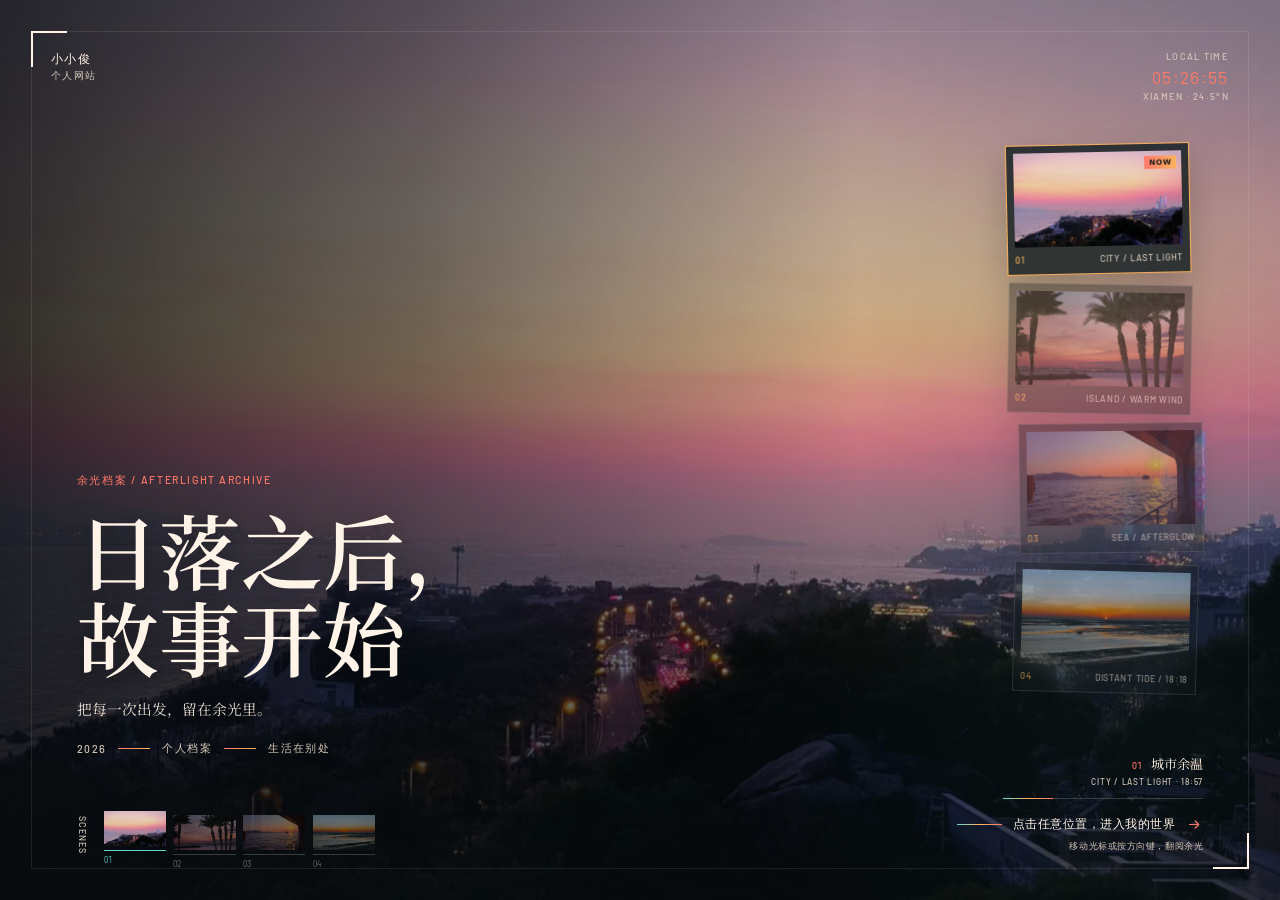
==== commit 60d897ea: "Brighten entry with vibrant sunset palette" ====
--- a/index.html
+++ b/index.html
@@ -16,10 +16,11 @@
   <main class="entry-main" id="main">
     <a class="entry-scene" id="entry-scene" href="home.html" aria-label="进入小小俊的个人网站。左右方向键可翻阅余光。">
       <div class="entry-scenes" aria-hidden="true">
-        <img class="entry-scene-image is-active" src="images/snap-collection/6.jpg" alt="" width="1280" height="960" fetchpriority="high" decoding="async">
-        <img class="entry-scene-image" src="images/snap-collection/1.jpg" alt="" width="1600" height="1200" decoding="async">
-        <img class="entry-scene-image" src="images/snap-collection/2.jpg" alt="" width="1600" height="1200" decoding="async">
+        <img class="entry-scene-image is-active" src="images/snap-collection/1.jpg" alt="" width="1600" height="1200" fetchpriority="high" decoding="async">
         <img class="entry-scene-image" src="images/snap-collection/8.jpg" alt="" width="1600" height="1200" decoding="async">
+        <img class="entry-scene-image" src="images/snap-collection/6.jpg" alt="" width="1280" height="960" decoding="async">
+        <!-- CC0: Leigh-on-Sea beach sunset, Joshua Fuller, via Wikimedia Commons -->
+        <img class="entry-scene-image" src="images/entry-vibrant-sunset.jpg" alt="" width="1920" height="1280" decoding="async">
       </div>
       <div class="entry-wash" aria-hidden="true"></div>
       <div class="entry-intro" aria-hidden="true"></div>
@@ -36,20 +37,20 @@
 
       <div class="entry-archive" aria-hidden="true">
         <figure class="entry-archive-card is-active" data-index="0">
-          <div class="entry-archive-photo"><img src="images/snap-collection/6.jpg" alt="" width="1280" height="960" loading="lazy"></div>
-          <figcaption><span>01</span><span>SEA / AFTERGLOW</span></figcaption>
+          <div class="entry-archive-photo"><img src="images/snap-collection/1.jpg" alt="" width="1600" height="1200" loading="lazy"></div>
+          <figcaption><span>01</span><span>CITY / LAST LIGHT</span></figcaption>
         </figure>
         <figure class="entry-archive-card" data-index="1">
-          <div class="entry-archive-photo"><img src="images/snap-collection/1.jpg" alt="" width="1600" height="1200" loading="lazy"></div>
-          <figcaption><span>02</span><span>CITY / LAST LIGHT</span></figcaption>
+          <div class="entry-archive-photo"><img src="images/snap-collection/8.jpg" alt="" width="1600" height="1200" loading="lazy"></div>
+          <figcaption><span>02</span><span>ISLAND / WARM WIND</span></figcaption>
         </figure>
         <figure class="entry-archive-card" data-index="2">
-          <div class="entry-archive-photo"><img src="images/snap-collection/2.jpg" alt="" width="1600" height="1200" loading="lazy"></div>
-          <figcaption><span>03</span><span>SKYLINE / 18:31</span></figcaption>
+          <div class="entry-archive-photo"><img src="images/snap-collection/6.jpg" alt="" width="1280" height="960" loading="lazy"></div>
+          <figcaption><span>03</span><span>SEA / AFTERGLOW</span></figcaption>
         </figure>
         <figure class="entry-archive-card" data-index="3">
-          <div class="entry-archive-photo"><img src="images/snap-collection/8.jpg" alt="" width="1600" height="1200" loading="lazy"></div>
-          <figcaption><span>04</span><span>ISLAND / WARM WIND</span></figcaption>
+          <div class="entry-archive-photo"><img src="images/entry-vibrant-sunset.jpg" alt="" width="1920" height="1280" loading="lazy"></div>
+          <figcaption><span>04</span><span>DISTANT TIDE / 18:18</span></figcaption>
         </figure>
       </div>
 
@@ -72,19 +73,19 @@
       <div class="entry-filmstrip" aria-hidden="true">
         <span class="entry-film-label">SCENES</span>
         <div class="entry-film-list">
-          <div class="entry-film-item is-active" data-index="0"><img src="images/snap-collection/6.jpg" alt="" width="1280" height="960"><span>01</span></div>
-          <div class="entry-film-item" data-index="1"><img src="images/snap-collection/1.jpg" alt="" width="1600" height="1200"><span>02</span></div>
-          <div class="entry-film-item" data-index="2"><img src="images/snap-collection/2.jpg" alt="" width="1600" height="1200"><span>03</span></div>
-          <div class="entry-film-item" data-index="3"><img src="images/snap-collection/8.jpg" alt="" width="1600" height="1200"><span>04</span></div>
+          <div class="entry-film-item is-active" data-index="0"><img src="images/snap-collection/1.jpg" alt="" width="1600" height="1200"><span>01</span></div>
+          <div class="entry-film-item" data-index="1"><img src="images/snap-collection/8.jpg" alt="" width="1600" height="1200"><span>02</span></div>
+          <div class="entry-film-item" data-index="2"><img src="images/snap-collection/6.jpg" alt="" width="1280" height="960"><span>03</span></div>
+          <div class="entry-film-item" data-index="3"><img src="images/entry-vibrant-sunset.jpg" alt="" width="1920" height="1280"><span>04</span></div>
         </div>
       </div>
 
       <div class="entry-scene-readout" aria-hidden="true">
         <div class="entry-scene-readout-head">
           <span id="entry-scene-number">01</span>
-          <span id="entry-scene-name">海上余光</span>
+          <span id="entry-scene-name">城市余温</span>
         </div>
-        <p id="entry-scene-detail">SEA / AFTERGLOW · 18:42</p>
+        <p id="entry-scene-detail">CITY / LAST LIGHT · 18:57</p>
         <span class="entry-scene-progress"><span id="entry-scene-progress"></span></span>
       </div>
 
--- a/css/entry.css
+++ b/css/entry.css
@@ -5,13 +5,14 @@
 }
 
 :root {
-  --entry-ink: #0c1113;
-  --entry-ink-soft: #151c1f;
-  --entry-paper: #f3ebdf;
-  --entry-paper-dim: #b8b0a5;
-  --entry-amber: #d38e55;
-  --entry-sea: #6f898b;
-  --entry-line: rgba(243, 235, 223, 0.22);
+  --entry-ink: #10191c;
+  --entry-ink-soft: #1a282b;
+  --entry-paper: #fff4e7;
+  --entry-paper-dim: #d4c7b9;
+  --entry-amber: #ffb45f;
+  --entry-coral: #ff7967;
+  --entry-sea: #64d4cd;
+  --entry-line: rgba(255, 244, 231, 0.3);
 }
 
 html,
@@ -73,7 +74,7 @@
   object-fit: cover;
   object-position: center 54%;
   opacity: 0;
-  filter: saturate(0.82) contrast(1.02) brightness(0.76);
+  filter: saturate(1.14) contrast(1.03) brightness(0.91);
   transform: scale(1.055) translate3d(
     calc((var(--pointer-x) - 0.5) * -12px),
     calc((var(--pointer-y) - 0.5) * -8px),
@@ -89,9 +90,10 @@
 
 .entry-wash {
   background:
-    linear-gradient(90deg, rgba(5, 9, 11, 0.9) 0%, rgba(5, 9, 11, 0.68) 33%, rgba(5, 9, 11, 0.2) 66%, rgba(5, 9, 11, 0.3) 100%),
-    linear-gradient(180deg, rgba(5, 9, 11, 0.56) 0%, rgba(5, 9, 11, 0.04) 42%, rgba(5, 9, 11, 0.76) 100%),
-    radial-gradient(circle at 72% 40%, rgba(207, 145, 86, 0.1), transparent 35%);
+    linear-gradient(90deg, rgba(7, 12, 16, 0.8) 0%, rgba(7, 12, 16, 0.5) 33%, rgba(7, 12, 16, 0.08) 67%, rgba(7, 12, 16, 0.14) 100%),
+    linear-gradient(180deg, rgba(8, 14, 18, 0.26) 0%, rgba(8, 14, 18, 0.02) 45%, rgba(8, 14, 18, 0.62) 100%),
+    radial-gradient(circle at 72% 38%, rgba(255, 166, 92, 0.16), transparent 35%),
+    radial-gradient(circle at 88% 76%, rgba(74, 207, 199, 0.1), transparent 34%);
   pointer-events: none;
 }
 
@@ -115,7 +117,7 @@
   position: absolute;
   width: 34px;
   height: 34px;
-  border-color: rgba(211, 142, 85, 0.72);
+  border-color: rgba(255, 121, 103, 0.86);
 }
 
 .entry-cropmarks::before {
@@ -180,7 +182,7 @@
 
 #entry-time {
   margin: 0.18rem 0;
-  color: var(--entry-amber);
+  color: var(--entry-coral);
   font-size: 1.08rem;
   font-weight: 400;
   letter-spacing: 0.08em;
@@ -207,7 +209,7 @@
   width: 100%;
   padding: 0.44rem 0.44rem 0.55rem;
   border: 1px solid rgba(243, 235, 223, 0.19);
-  background: rgba(10, 14, 16, 0.58);
+  background: rgba(16, 25, 28, 0.56);
   box-shadow: 0 14px 35px rgba(0, 0, 0, 0.22);
   opacity: 0.62;
   backdrop-filter: blur(8px);
@@ -231,8 +233,9 @@
 }
 
 .entry-archive-card.is-active {
-  border-color: rgba(211, 142, 85, 0.88);
-  background: rgba(12, 17, 19, 0.82);
+  border-color: rgba(255, 180, 95, 0.94);
+  background: rgba(18, 30, 33, 0.82);
+  box-shadow: 0 14px 35px rgba(0, 0, 0, 0.22), 0 0 0 1px rgba(255, 180, 95, 0.12);
   opacity: 1;
 }
 
@@ -242,7 +245,7 @@
   top: 0.72rem;
   right: 0.72rem;
   padding: 0.14rem 0.3rem;
-  background: var(--entry-amber);
+  background: linear-gradient(90deg, var(--entry-coral), var(--entry-amber));
   color: var(--entry-ink);
   font-size: 0.46rem;
   font-weight: 600;
@@ -276,7 +279,7 @@
   width: 100%;
   height: 100%;
   object-fit: cover;
-  filter: saturate(0.82) brightness(0.82);
+  filter: saturate(1.08) brightness(0.92);
 }
 
 .entry-archive-card figcaption {
@@ -313,7 +316,7 @@
 
 .entry-kicker {
   margin-bottom: 1.05rem;
-  color: var(--entry-amber);
+  color: var(--entry-coral);
   font-size: 0.66rem;
   font-weight: 500;
   letter-spacing: 0.15em;
@@ -326,7 +329,7 @@
   font-weight: 600;
   line-height: 1.07;
   text-wrap: balance;
-  text-shadow: 0 4px 30px rgba(0, 0, 0, 0.5);
+  text-shadow: 0 4px 28px rgba(0, 0, 0, 0.42);
 }
 
 .entry-title span {
@@ -335,7 +338,7 @@
 
 .entry-slogan {
   margin-top: 1.15rem;
-  color: rgba(243, 235, 223, 0.86);
+  color: rgba(255, 244, 231, 0.9);
   font-family: "Noto Serif SC", "Songti SC", "STSong", "SimSun", serif;
   font-size: clamp(0.88rem, 1.15vw, 1.08rem);
 }
@@ -355,7 +358,7 @@
 .entry-meta-line {
   width: 2rem;
   height: 1px;
-  background: rgba(211, 142, 85, 0.58);
+  background: linear-gradient(90deg, var(--entry-coral), var(--entry-amber));
 }
 
 .entry-filmstrip {
@@ -389,7 +392,7 @@
   width: 3.9rem;
   height: 2.5rem;
   padding-bottom: 0.28rem;
-  border-bottom: 1px solid rgba(243, 235, 223, 0.32);
+  border-bottom: 1px solid rgba(255, 244, 231, 0.4);
   opacity: 0.5;
   transition: opacity 380ms ease, border-color 380ms ease, transform 380ms ease;
 }
@@ -399,7 +402,7 @@
   width: 100%;
   height: 100%;
   object-fit: cover;
-  filter: saturate(0.74) brightness(0.78);
+  filter: saturate(0.98) brightness(0.9);
 }
 
 .entry-film-item span {
@@ -412,13 +415,13 @@
 }
 
 .entry-film-item.is-active {
-  border-color: var(--entry-amber);
+  border-color: var(--entry-sea);
   opacity: 1;
   transform: translateY(-4px);
 }
 
 .entry-film-item.is-active span {
-  color: var(--entry-amber);
+  color: var(--entry-sea);
 }
 
 .entry-scene-readout {
@@ -441,7 +444,7 @@
 }
 
 #entry-scene-number {
-  color: var(--entry-amber);
+  color: var(--entry-coral);
   font-size: 0.58rem;
   font-weight: 500;
   font-variant-numeric: tabular-nums;
@@ -474,7 +477,7 @@
   display: block;
   width: 100%;
   height: 100%;
-  background: var(--entry-amber);
+  background: linear-gradient(90deg, var(--entry-sea), var(--entry-amber), var(--entry-coral));
   transform: scaleX(0.25);
   transform-origin: left center;
   transition: transform 520ms cubic-bezier(0.22, 0.61, 0.36, 1);
@@ -505,14 +508,14 @@
   display: block;
   width: 2.8rem;
   height: 1px;
-  background: var(--entry-amber);
+  background: linear-gradient(90deg, var(--entry-sea), var(--entry-amber), var(--entry-coral));
 }
 
 .entry-hint-arrow {
   width: 17px;
   height: 17px;
   fill: none;
-  stroke: var(--entry-amber);
+  stroke: var(--entry-coral);
   stroke-width: 1.7;
   stroke-linecap: round;
   stroke-linejoin: round;
@@ -544,7 +547,7 @@
 }
 
 .entry-scene.is-leaving .entry-scene-image {
-  filter: saturate(0.7) contrast(0.95) brightness(0.48);
+  filter: saturate(0.9) contrast(0.98) brightness(0.62);
   transform: scale(1.09);
 }
 
@@ -569,7 +572,7 @@
   left: 0.75rem;
   z-index: 20;
   padding: 0.6rem 0.9rem;
-  border: 1px solid var(--entry-amber);
+  border: 1px solid var(--entry-coral);
   border-radius: 2px;
   background: var(--entry-ink);
   color: var(--entry-paper);
@@ -631,8 +634,9 @@
 
   .entry-wash {
     background:
-      linear-gradient(180deg, rgba(5, 9, 11, 0.46) 0%, rgba(5, 9, 11, 0.04) 29%, rgba(5, 9, 11, 0.84) 100%),
-      linear-gradient(90deg, rgba(5, 9, 11, 0.42), rgba(5, 9, 11, 0.04) 74%);
+      linear-gradient(180deg, rgba(8, 14, 18, 0.3) 0%, rgba(8, 14, 18, 0.02) 32%, rgba(8, 14, 18, 0.72) 100%),
+      linear-gradient(90deg, rgba(8, 14, 18, 0.38), rgba(8, 14, 18, 0.02) 76%),
+      radial-gradient(circle at 78% 22%, rgba(255, 166, 92, 0.16), transparent 38%);
   }
 
   .entry-cropmarks {
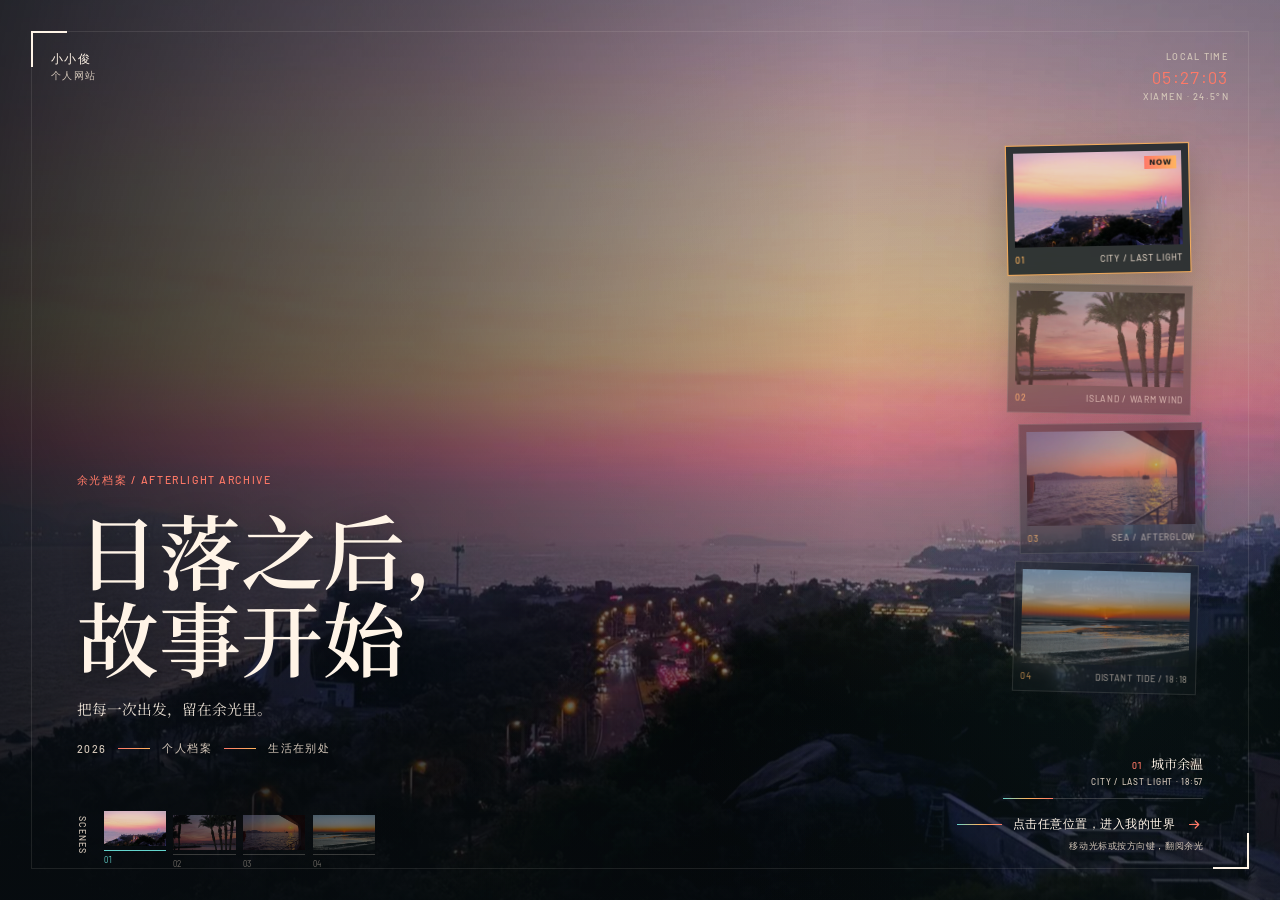
==== commit dc5b0943: "Sync entry theme color with vibrant background" ====
--- a/index.html
+++ b/index.html
@@ -3,7 +3,7 @@
 <head>
   <meta charset="UTF-8">
   <meta name="viewport" content="width=device-width, initial-scale=1.0">
-  <meta name="theme-color" content="#0c1113">
+  <meta name="theme-color" content="#10191c">
   <meta name="color-scheme" content="dark">
   <title>小小俊 · 个人网站</title>
   <link rel="preconnect" href="https://fonts.googleapis.com">
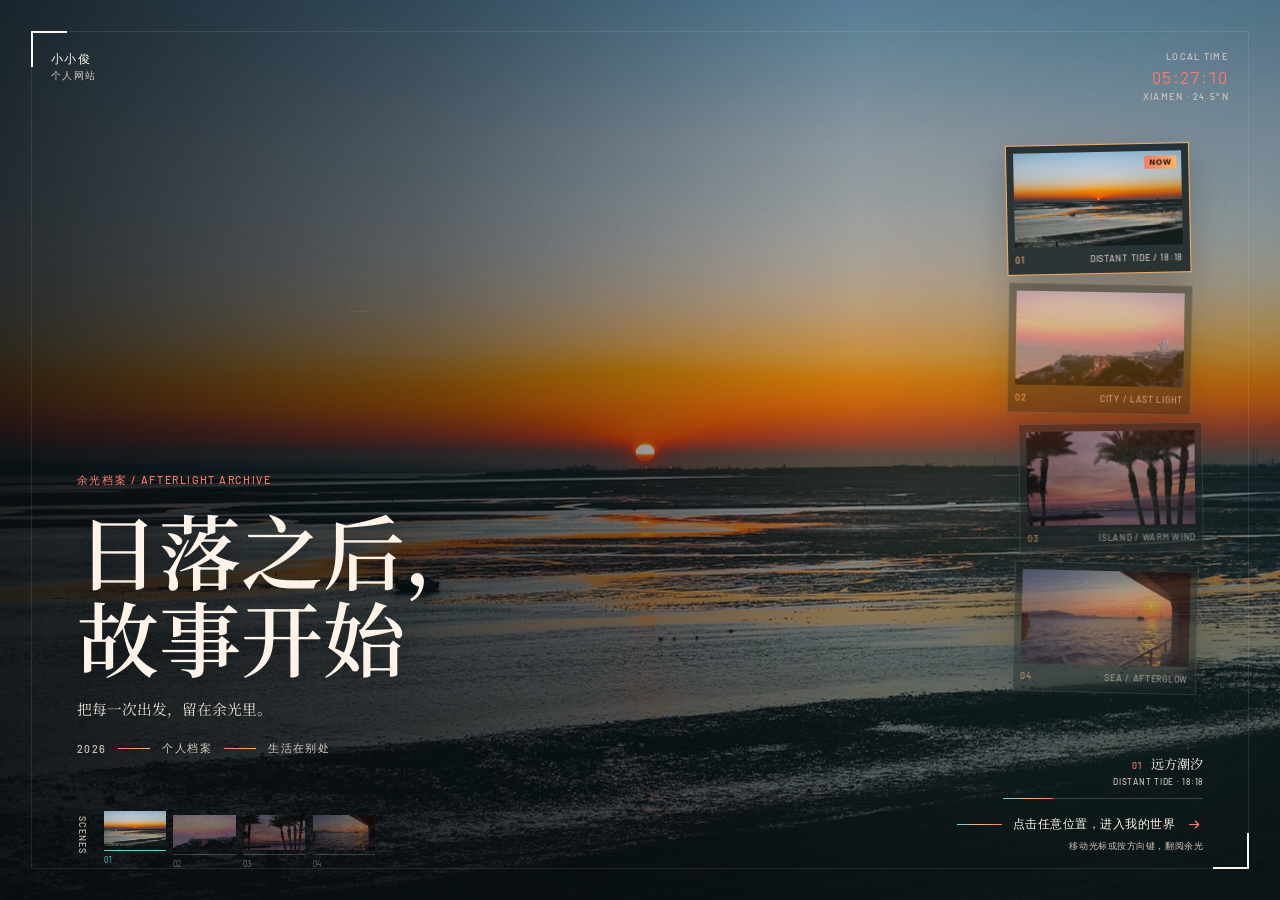
==== commit 72c25e40: "Use vibrant sunset as default entry scene" ====
--- a/index.html
+++ b/index.html
@@ -16,11 +16,11 @@
   <main class="entry-main" id="main">
     <a class="entry-scene" id="entry-scene" href="home.html" aria-label="进入小小俊的个人网站。左右方向键可翻阅余光。">
       <div class="entry-scenes" aria-hidden="true">
-        <img class="entry-scene-image is-active" src="images/snap-collection/1.jpg" alt="" width="1600" height="1200" fetchpriority="high" decoding="async">
+        <!-- CC0: Leigh-on-Sea beach sunset, Joshua Fuller, via Wikimedia Commons -->
+        <img class="entry-scene-image is-active" src="images/entry-vibrant-sunset.jpg" alt="" width="1920" height="1280" fetchpriority="high" decoding="async">
+        <img class="entry-scene-image" src="images/snap-collection/1.jpg" alt="" width="1600" height="1200" decoding="async">
         <img class="entry-scene-image" src="images/snap-collection/8.jpg" alt="" width="1600" height="1200" decoding="async">
         <img class="entry-scene-image" src="images/snap-collection/6.jpg" alt="" width="1280" height="960" decoding="async">
-        <!-- CC0: Leigh-on-Sea beach sunset, Joshua Fuller, via Wikimedia Commons -->
-        <img class="entry-scene-image" src="images/entry-vibrant-sunset.jpg" alt="" width="1920" height="1280" decoding="async">
       </div>
       <div class="entry-wash" aria-hidden="true"></div>
       <div class="entry-intro" aria-hidden="true"></div>
@@ -37,20 +37,20 @@
 
       <div class="entry-archive" aria-hidden="true">
         <figure class="entry-archive-card is-active" data-index="0">
-          <div class="entry-archive-photo"><img src="images/snap-collection/1.jpg" alt="" width="1600" height="1200" loading="lazy"></div>
-          <figcaption><span>01</span><span>CITY / LAST LIGHT</span></figcaption>
+          <div class="entry-archive-photo"><img src="images/entry-vibrant-sunset.jpg" alt="" width="1920" height="1280" loading="lazy"></div>
+          <figcaption><span>01</span><span>DISTANT TIDE / 18:18</span></figcaption>
         </figure>
         <figure class="entry-archive-card" data-index="1">
-          <div class="entry-archive-photo"><img src="images/snap-collection/8.jpg" alt="" width="1600" height="1200" loading="lazy"></div>
-          <figcaption><span>02</span><span>ISLAND / WARM WIND</span></figcaption>
+          <div class="entry-archive-photo"><img src="images/snap-collection/1.jpg" alt="" width="1600" height="1200" loading="lazy"></div>
+          <figcaption><span>02</span><span>CITY / LAST LIGHT</span></figcaption>
         </figure>
         <figure class="entry-archive-card" data-index="2">
-          <div class="entry-archive-photo"><img src="images/snap-collection/6.jpg" alt="" width="1280" height="960" loading="lazy"></div>
-          <figcaption><span>03</span><span>SEA / AFTERGLOW</span></figcaption>
+          <div class="entry-archive-photo"><img src="images/snap-collection/8.jpg" alt="" width="1600" height="1200" loading="lazy"></div>
+          <figcaption><span>03</span><span>ISLAND / WARM WIND</span></figcaption>
         </figure>
         <figure class="entry-archive-card" data-index="3">
-          <div class="entry-archive-photo"><img src="images/entry-vibrant-sunset.jpg" alt="" width="1920" height="1280" loading="lazy"></div>
-          <figcaption><span>04</span><span>DISTANT TIDE / 18:18</span></figcaption>
+          <div class="entry-archive-photo"><img src="images/snap-collection/6.jpg" alt="" width="1280" height="960" loading="lazy"></div>
+          <figcaption><span>04</span><span>SEA / AFTERGLOW</span></figcaption>
         </figure>
       </div>
 
@@ -73,19 +73,19 @@
       <div class="entry-filmstrip" aria-hidden="true">
         <span class="entry-film-label">SCENES</span>
         <div class="entry-film-list">
-          <div class="entry-film-item is-active" data-index="0"><img src="images/snap-collection/1.jpg" alt="" width="1600" height="1200"><span>01</span></div>
-          <div class="entry-film-item" data-index="1"><img src="images/snap-collection/8.jpg" alt="" width="1600" height="1200"><span>02</span></div>
-          <div class="entry-film-item" data-index="2"><img src="images/snap-collection/6.jpg" alt="" width="1280" height="960"><span>03</span></div>
-          <div class="entry-film-item" data-index="3"><img src="images/entry-vibrant-sunset.jpg" alt="" width="1920" height="1280"><span>04</span></div>
+          <div class="entry-film-item is-active" data-index="0"><img src="images/entry-vibrant-sunset.jpg" alt="" width="1920" height="1280"><span>01</span></div>
+          <div class="entry-film-item" data-index="1"><img src="images/snap-collection/1.jpg" alt="" width="1600" height="1200"><span>02</span></div>
+          <div class="entry-film-item" data-index="2"><img src="images/snap-collection/8.jpg" alt="" width="1600" height="1200"><span>03</span></div>
+          <div class="entry-film-item" data-index="3"><img src="images/snap-collection/6.jpg" alt="" width="1280" height="960"><span>04</span></div>
         </div>
       </div>
 
       <div class="entry-scene-readout" aria-hidden="true">
         <div class="entry-scene-readout-head">
           <span id="entry-scene-number">01</span>
-          <span id="entry-scene-name">城市余温</span>
+          <span id="entry-scene-name">远方潮汐</span>
         </div>
-        <p id="entry-scene-detail">CITY / LAST LIGHT · 18:57</p>
+        <p id="entry-scene-detail">DISTANT TIDE · 18:18</p>
         <span class="entry-scene-progress"><span id="entry-scene-progress"></span></span>
       </div>
 
